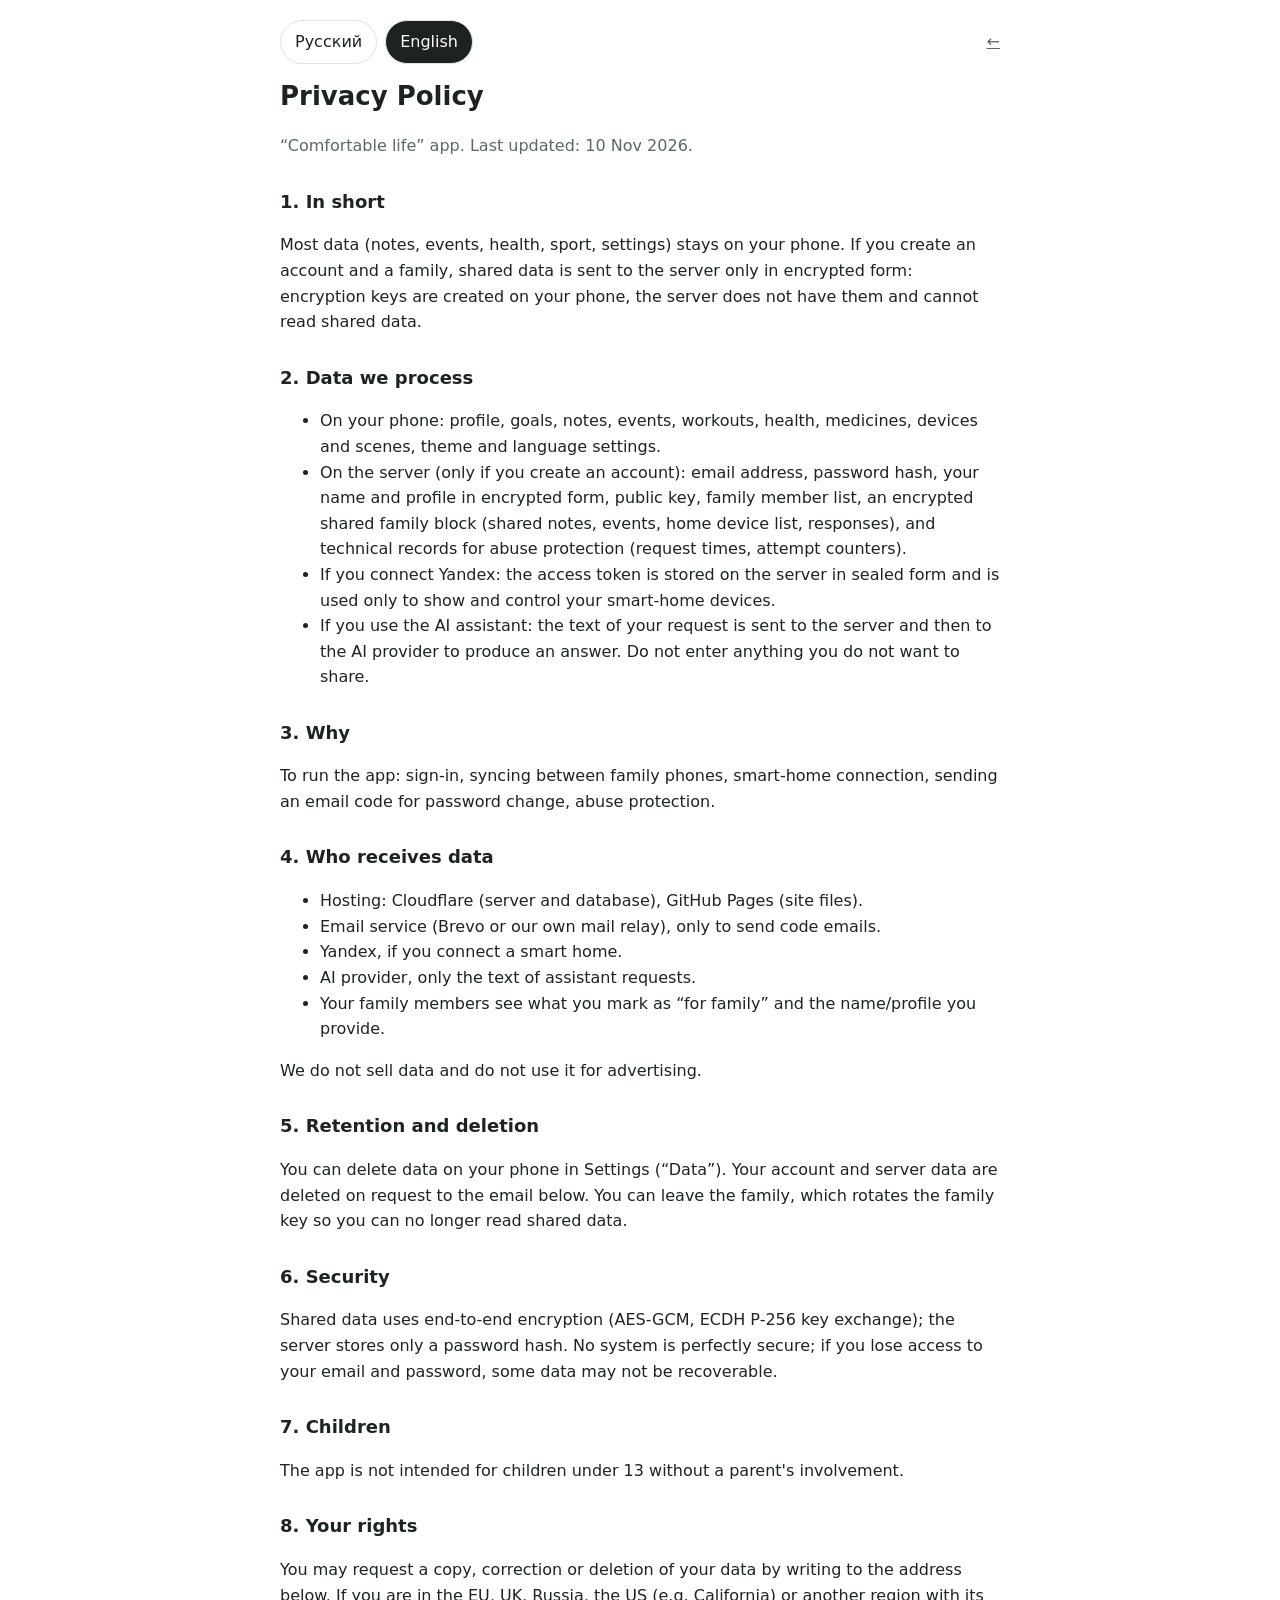
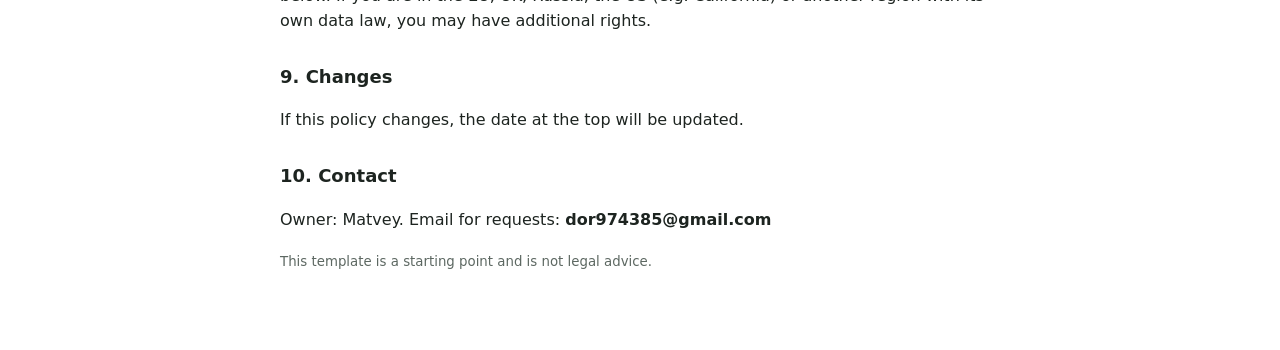
==== privacy.html @ c8f214f0 "Add files via upload" ====
<!doctype html>
<html lang="ru">
<head>
<meta charset="utf-8">
<meta name="viewport" content="width=device-width, initial-scale=1">
<title>Privacy Policy · Политика конфиденциальности</title>
<style>
:root{color-scheme:light dark;--bg:#fff;--fg:#1d2420;--mu:#5d6862;--ln:#dfe5e1}
@media (prefers-color-scheme:dark){:root{--bg:#121714;--fg:#e8eeea;--mu:#9aa6a0;--ln:#2a332e}}
body{margin:0;background:var(--bg);color:var(--fg);font:16px/1.6 system-ui,-apple-system,Segoe UI,Roboto,sans-serif}
main{max-width:720px;margin:0 auto;padding:20px 16px 60px}
h1{font-size:26px;margin:.3em 0}h2{font-size:18px;margin:1.6em 0 .3em}
p,li{color:var(--fg)}small,.mu{color:var(--mu)}
nav{display:flex;gap:8px;margin-bottom:12px}
nav button{font:inherit;padding:8px 14px;border:1px solid var(--ln);background:transparent;color:var(--fg);border-radius:999px}
nav button[aria-pressed=true]{background:var(--fg);color:var(--bg)}
[data-l]{display:none}html[lang=ru] [data-l=ru],html[lang=en] [data-l=en]{display:block}
html[lang=ru] li[data-l=ru],html[lang=en] li[data-l=en]{display:list-item}
</style>
</head>
<body>
<main>
<nav><button type="button" data-set="ru">Русский</button><button type="button" data-set="en">English</button><a href="./" style="margin-left:auto;align-self:center;color:var(--mu)">←</a></nav>

<div data-l="ru">
<h1>Политика конфиденциальности</h1>
<p class="mu">Приложение «Comfortable life». Дата обновления: 10.11.2026.</p>

<h2>1. Кратко</h2>
<p>Большая часть данных (заметки, события, здоровье, спорт, настройки) хранится только на вашем телефоне. Если вы создаёте аккаунт и семью, общие данные передаются на сервер только в зашифрованном виде: ключи шифрования создаются на вашем телефоне, сервер их не знает и прочитать общие данные не может.</p>

<h2>2. Какие данные мы обрабатываем</h2>
<ul>
<li>На телефоне: профиль, цели, заметки, события, тренировки, здоровье, лекарства, устройства и сценарии, настройки темы и языка.</li>
<li>На сервере (только при создании аккаунта): адрес электронной почты, хэш пароля, ваше имя и профиль в зашифрованном виде, публичный ключ, список участников семьи, зашифрованный общий блок семьи (общие заметки, события, список устройств дома, отклики), технические записи для защиты от злоупотреблений (время запросов, счётчики попыток).</li>
<li>Если вы подключаете Яндекс: токен доступа хранится на сервере в запечатанном виде и используется только для показа и управления вашими устройствами умного дома.</li>
<li>Если вы пользуетесь ассистентом с ИИ: текст запроса передаётся на сервер и далее поставщику ИИ для получения ответа. Не вводите в него то, чем не хотите делиться.</li>
</ul>

<h2>3. Зачем</h2>
<p>Чтобы приложение работало: вход в аккаунт, синхронизация между телефонами семьи, подключение умного дома, отправка кода на почту для смены пароля, защита от злоупотреблений.</p>

<h2>4. Кому передаются данные</h2>
<ul>
<li>Хостинг: Cloudflare (сервер и база данных), GitHub Pages (файлы сайта).</li>
<li>Почтовый сервис (Brevo или собственный почтовый релей) — только для отправки писем с кодом.</li>
<li>Яндекс — если вы подключили умный дом.</li>
<li>Поставщик ИИ — только текст запросов к ассистенту.</li>
<li>Участники вашей семьи — видят то, что вы пометили «для семьи», и своё имя/профиль, который вы указали.</li>
</ul>
<p>Мы не продаём данные и не используем их для рекламы.</p>

<h2>5. Хранение и удаление</h2>
<p>Данные на телефоне можно удалить в Настройках («Данные»). Аккаунт и данные на сервере удаляются по запросу на почту ниже. Вы можете выйти из семьи — тогда ключ семьи меняется, и вы больше не читаете общие данные.</p>

<h2>6. Безопасность</h2>
<p>Применяется сквозное шифрование общих данных (AES-GCM, обмен ключами ECDH P-256), пароль на сервере хранится только в виде хэша. Ни одна система не защищена полностью; если вы потеряете доступ к почте и паролю, часть данных может быть не восстановлена.</p>

<h2>7. Дети</h2>
<p>Приложение не предназначено для детей младше 13 лет без участия родителей.</p>

<h2>8. Ваши права</h2>
<p>Вы можете запросить копию, исправление или удаление данных, написав на адрес ниже. Если вы находитесь в ЕС, Великобритании, России, США (например, Калифорния) или другом регионе со своим законом о данных, вам могут принадлежать дополнительные права.</p>

<h2>9. Изменения</h2>
<p>При изменении политики обновится дата вверху страницы.</p>

<h2>10. Контакты</h2>
<p>Владелец: Матвей. Почта для запросов: <b>dor974385@gmail.com</b></p>
<p><small>Шаблон подготовлен как основа и не является юридической консультацией.</small></p>
</div>

<div data-l="en">
<h1>Privacy Policy</h1>
<p class="mu">“Comfortable life” app. Last updated: 10 Nov 2026.</p>

<h2>1. In short</h2>
<p>Most data (notes, events, health, sport, settings) stays on your phone. If you create an account and a family, shared data is sent to the server only in encrypted form: encryption keys are created on your phone, the server does not have them and cannot read shared data.</p>

<h2>2. Data we process</h2>
<ul>
<li>On your phone: profile, goals, notes, events, workouts, health, medicines, devices and scenes, theme and language settings.</li>
<li>On the server (only if you create an account): email address, password hash, your name and profile in encrypted form, public key, family member list, an encrypted shared family block (shared notes, events, home device list, responses), and technical records for abuse protection (request times, attempt counters).</li>
<li>If you connect Yandex: the access token is stored on the server in sealed form and is used only to show and control your smart-home devices.</li>
<li>If you use the AI assistant: the text of your request is sent to the server and then to the AI provider to produce an answer. Do not enter anything you do not want to share.</li>
</ul>

<h2>3. Why</h2>
<p>To run the app: sign-in, syncing between family phones, smart-home connection, sending an email code for password change, abuse protection.</p>

<h2>4. Who receives data</h2>
<ul>
<li>Hosting: Cloudflare (server and database), GitHub Pages (site files).</li>
<li>Email service (Brevo or our own mail relay), only to send code emails.</li>
<li>Yandex, if you connect a smart home.</li>
<li>AI provider, only the text of assistant requests.</li>
<li>Your family members see what you mark as “for family” and the name/profile you provide.</li>
</ul>
<p>We do not sell data and do not use it for advertising.</p>

<h2>5. Retention and deletion</h2>
<p>You can delete data on your phone in Settings (“Data”). Your account and server data are deleted on request to the email below. You can leave the family, which rotates the family key so you can no longer read shared data.</p>

<h2>6. Security</h2>
<p>Shared data uses end-to-end encryption (AES-GCM, ECDH P-256 key exchange); the server stores only a password hash. No system is perfectly secure; if you lose access to your email and password, some data may not be recoverable.</p>

<h2>7. Children</h2>
<p>The app is not intended for children under 13 without a parent's involvement.</p>

<h2>8. Your rights</h2>
<p>You may request a copy, correction or deletion of your data by writing to the address below. If you are in the EU, UK, Russia, the US (e.g. California) or another region with its own data law, you may have additional rights.</p>

<h2>9. Changes</h2>
<p>If this policy changes, the date at the top will be updated.</p>

<h2>10. Contact</h2>
<p>Owner: Matvey. Email for requests: <b>dor974385@gmail.com</b></p>
<p><small>This template is a starting point and is not legal advice.</small></p>
</div>
</main>
<script>
(function(){var h=document.documentElement,b=document.querySelectorAll('nav button');
function set(l){h.lang=l;for(var i=0;i<b.length;i++)b[i].setAttribute('aria-pressed',b[i].dataset.set===l);try{localStorage.setItem('cl_pl',l)}catch(e){}}
for(var i=0;i<b.length;i++)b[i].onclick=function(){set(this.dataset.set)};
var l='';try{l=localStorage.getItem('cl_pl')||''}catch(e){}
set(l||((navigator.language||'ru').slice(0,2)==='ru'?'ru':'en'));})();
</script>
</body>
</html>
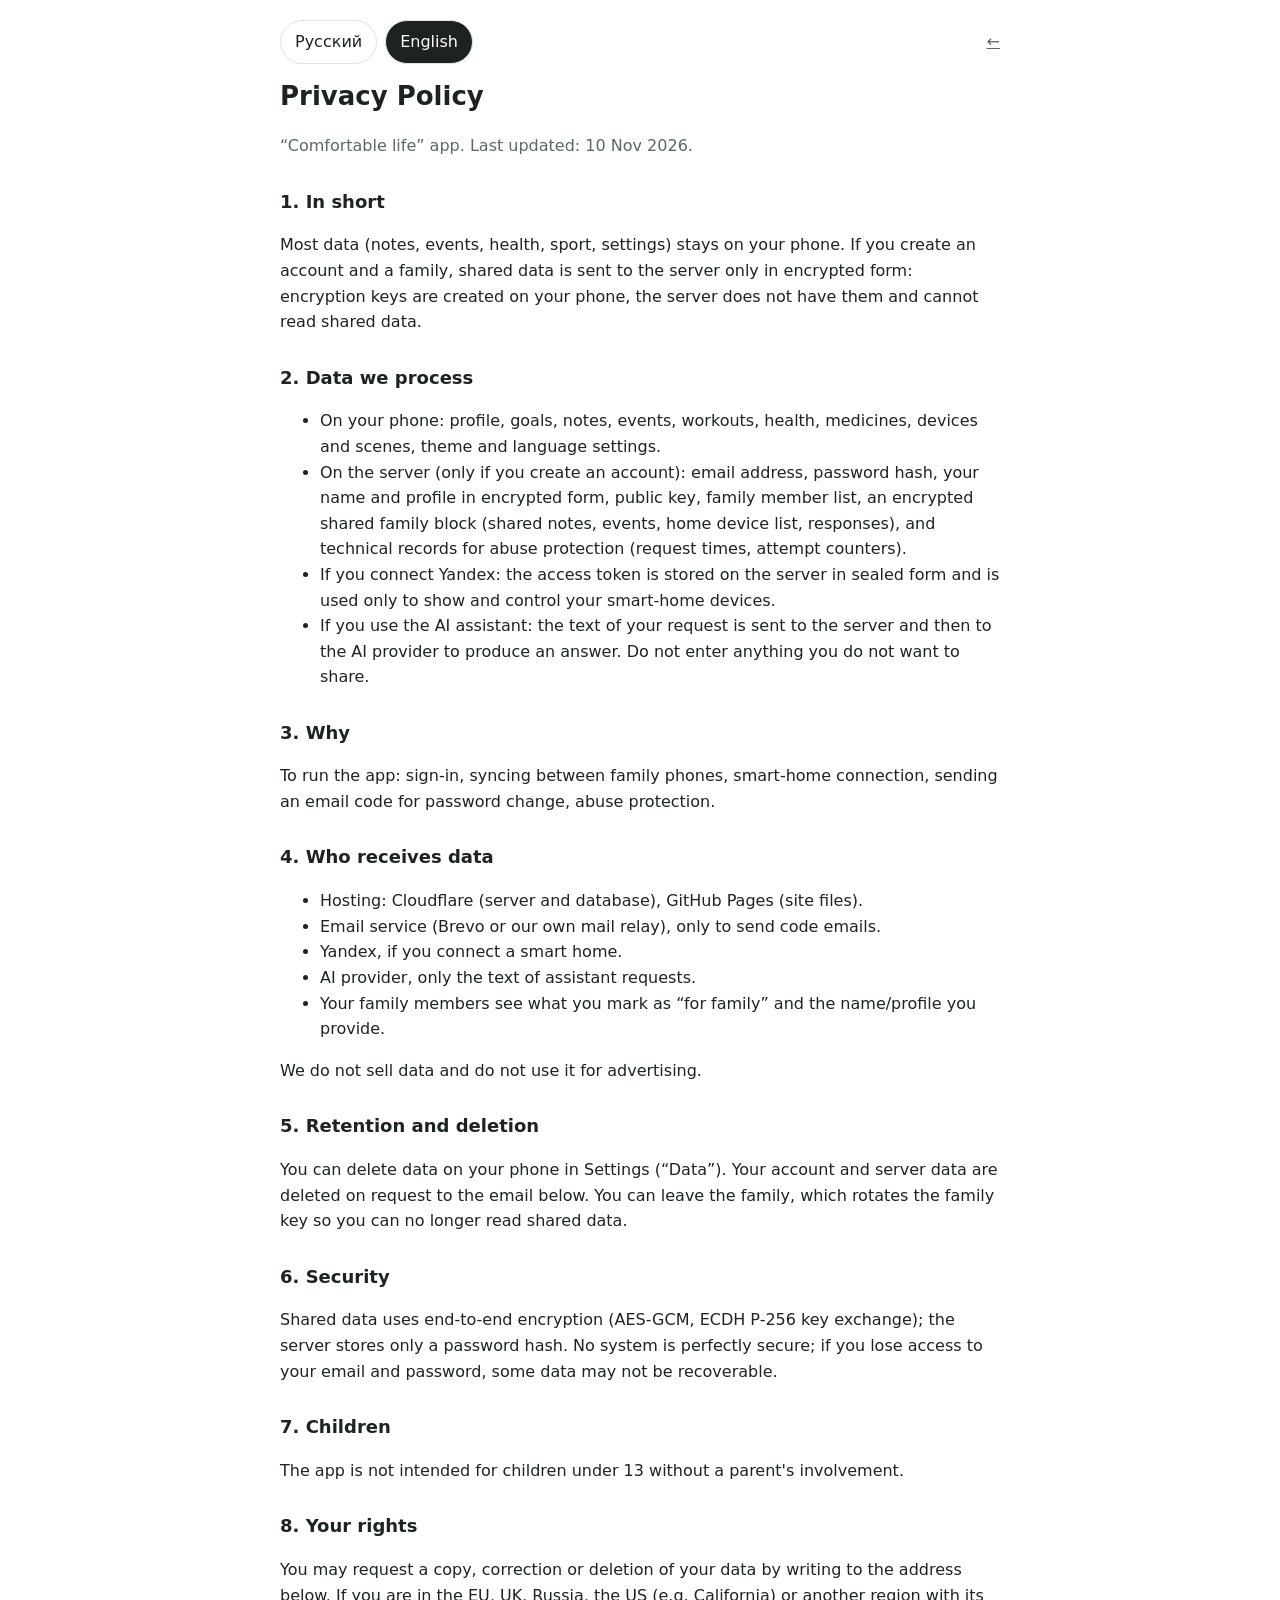
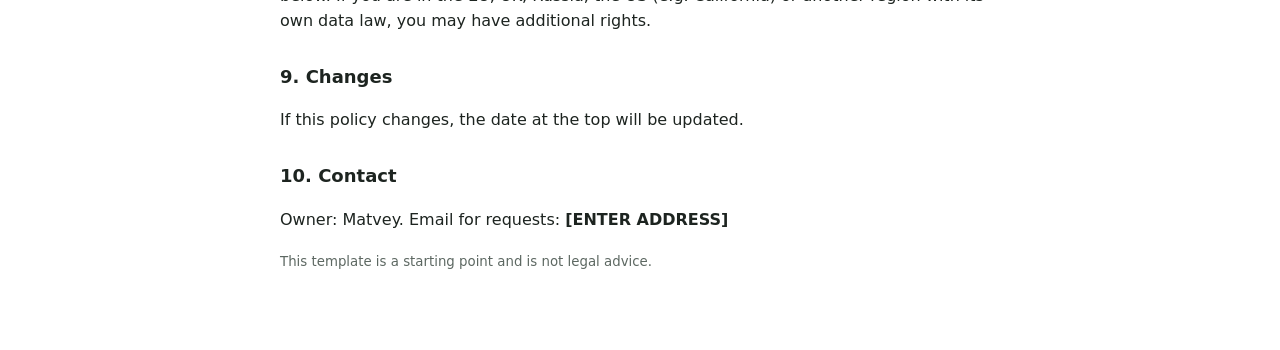
==== commit 46e477d2: "Add files via upload" ====
--- a/privacy.html
+++ b/privacy.html
@@ -66,7 +66,7 @@
 <p>При изменении политики обновится дата вверху страницы.</p>
 
 <h2>10. Контакты</h2>
-<p>Владелец: Матвей. Почта для запросов: <b>dor974385@gmail.com</b></p>
+<p>Владелец: Матвей. Почта для запросов: <b>[УКАЖИТЕ АДРЕС]</b></p>
 <p><small>Шаблон подготовлен как основа и не является юридической консультацией.</small></p>
 </div>
 
@@ -114,7 +114,7 @@
 <p>If this policy changes, the date at the top will be updated.</p>
 
 <h2>10. Contact</h2>
-<p>Owner: Matvey. Email for requests: <b>dor974385@gmail.com</b></p>
+<p>Owner: Matvey. Email for requests: <b>[ENTER ADDRESS]</b></p>
 <p><small>This template is a starting point and is not legal advice.</small></p>
 </div>
 </main>
